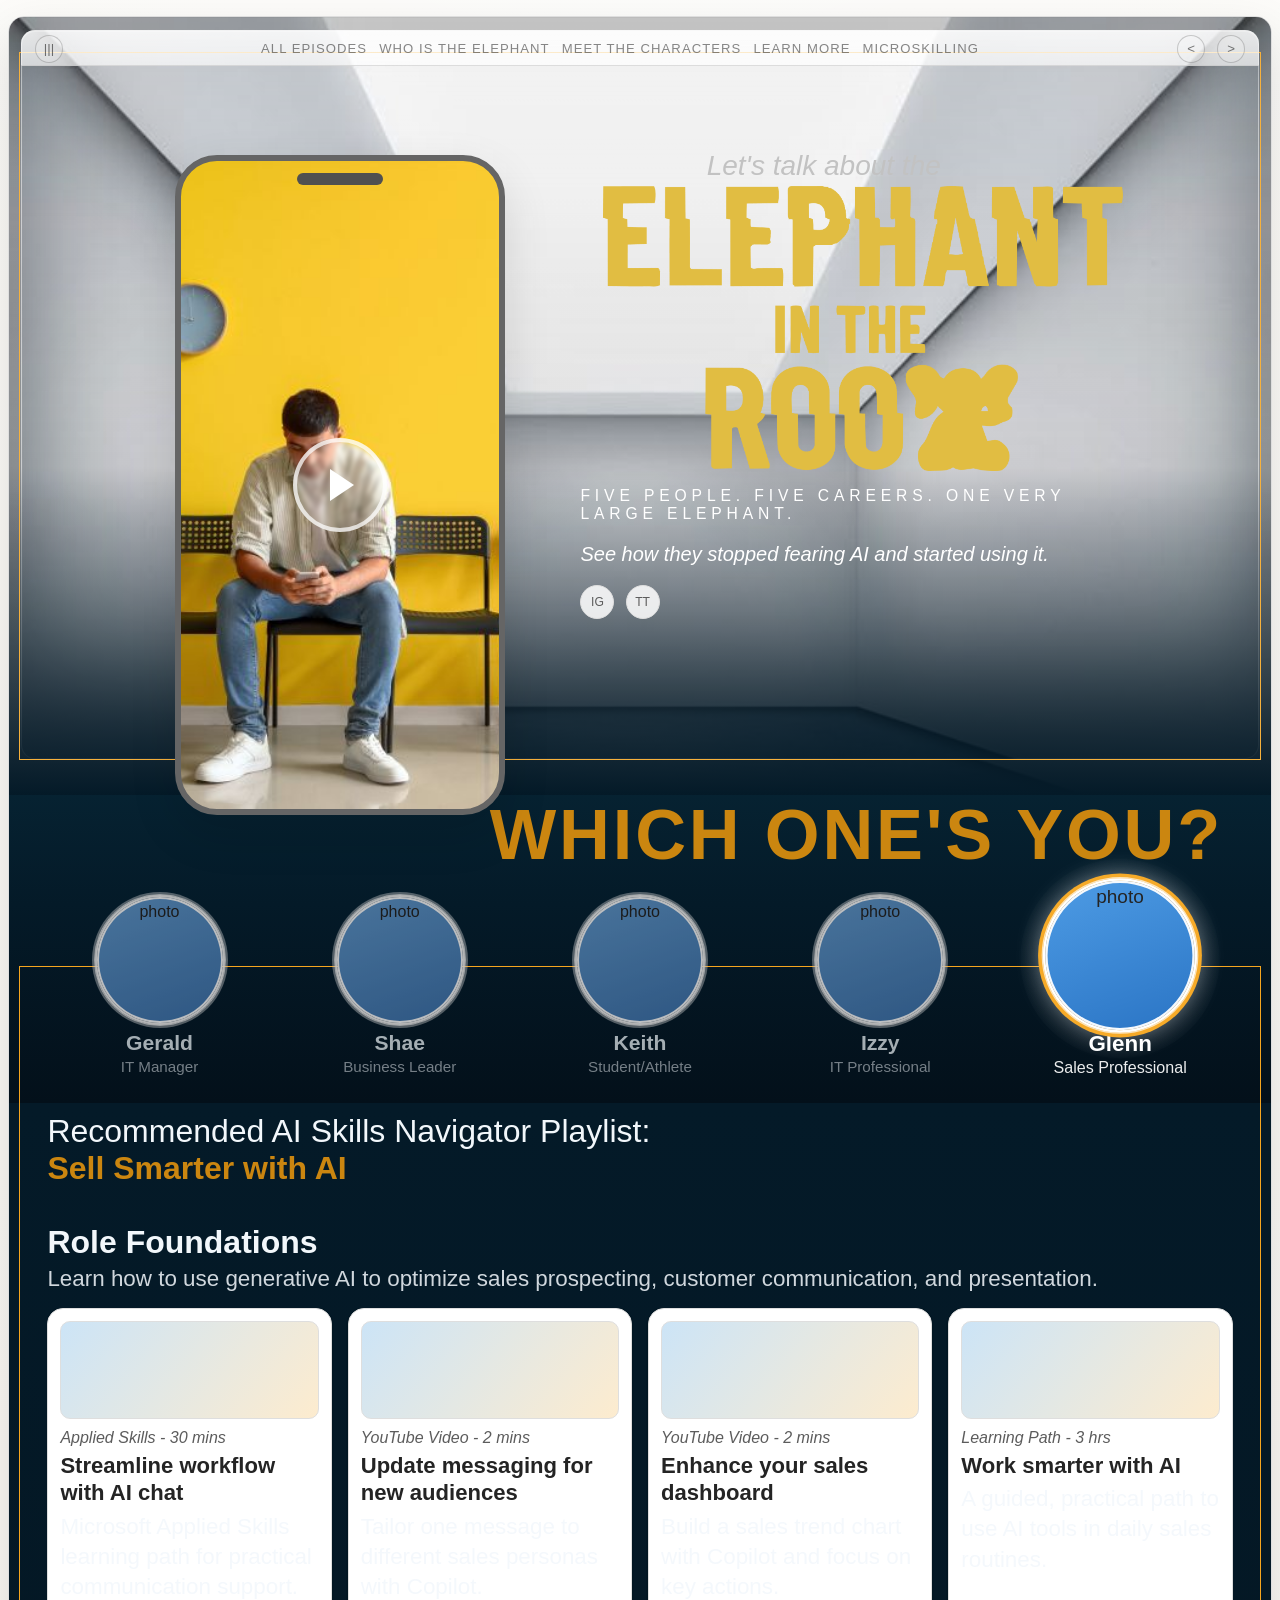
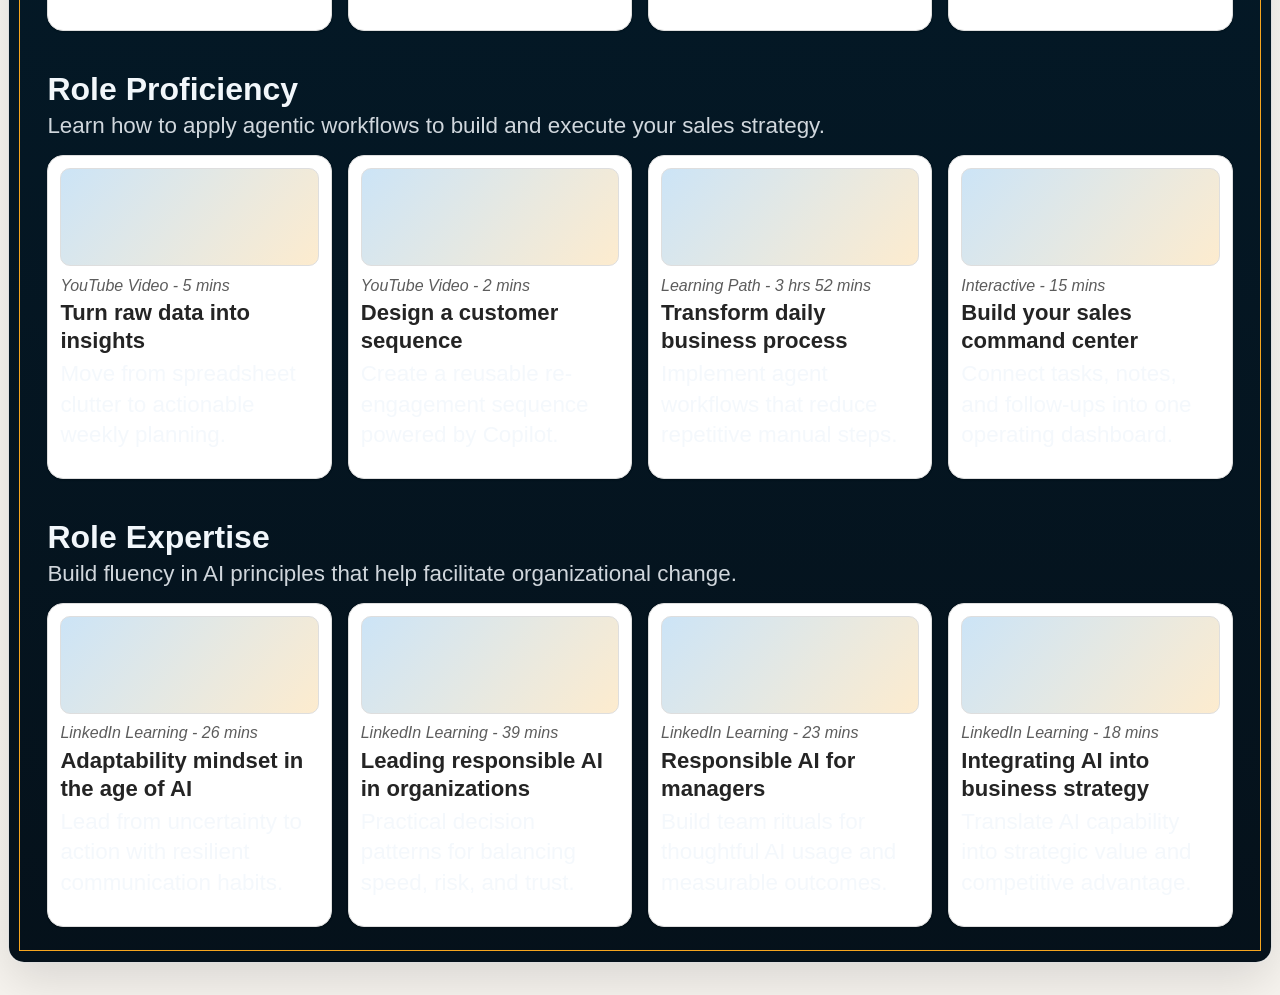
==== VS/EITR_LandingPage_VS/index.html @ fb6701db "Add EITR landing page site" ====
<!DOCTYPE html>
<html lang="en">
<head>
	<meta charset="UTF-8" />
	<meta name="viewport" content="width=device-width, initial-scale=1.0" />
	<title>Let's Talk About the Elephant</title>
	<script>
		(() => {
			const param = new URLSearchParams(window.location.search).get("scoutTheme");
			const theme =
				param || (window.matchMedia("(prefers-color-scheme: dark)").matches ? "dark" : "light");
			document.documentElement.setAttribute("data-theme", theme);
		})();
	</script>
	<link rel="stylesheet" href="styles.css" />
</head>
<body>
	<main class="page-shell">
		<header class="top-nav">
			<div class="menu-left">
				<button class="menu-btn" type="button" aria-label="Open menu">|||</button>
			</div>
			<nav class="nav-links" aria-label="Main navigation">
				<a href="#">All Episodes</a>
				<a href="#">Who Is the Elephant</a>
				<a href="#">Meet the Characters</a>
				<a href="#">Learn More</a>
				<a href="#">Microskilling</a>
			</nav>
			<div class="menu-right">
				<button class="arrow-btn" type="button" aria-label="Previous">&lt;</button>
				<button class="arrow-btn" type="button" aria-label="Next">&gt;</button>
			</div>
		</header>

		<section class="hero">
			<div class="hero-browser-layer" aria-hidden="true"></div>
			<div class="hero-pane-strip" aria-hidden="true"></div>
			<div class="phone-stage">
				<div class="phone" aria-label="Video preview in phone frame">
					<div class="notch"></div>
					<div class="person-placeholder">Video hero placeholder</div>
					<div class="play-btn" role="button" aria-label="Play video"></div>
				</div>
			</div>

			<div class="hero-copy">
				<p class="kicker">Let's talk about the</p>
				<h1 class="display"><img class="display-logo" src="Images/Asset 1SS_306090.png" alt="Elephant In The Room" /></h1>
				<p class="tagline">Five People. Five Careers. One Very Large Elephant.</p>
				<p class="subline">See how they stopped fearing AI and started using it.</p>
				<div class="socials" aria-label="Social media links">
					<a class="social-dot" href="#" aria-label="Instagram">IG</a>
					<a class="social-dot" href="#" aria-label="TikTok">TT</a>
				</div>
			</div>
		</section>

		<div class="lower-frame">
			<section class="characters">
				<h2 class="section-title">Which One's You?</h2>
				<div class="character-row">
					<article class="character" data-persona="gerald" role="button" tabindex="0" aria-pressed="false">
						<div class="avatar"><img class="avatar-photo" src="https://randomuser.me/api/portraits/men/45.jpg" alt="Gerald profile photo" /></div>
						<p class="character-name">Gerald</p>
						<p class="character-role">IT Manager</p>
					</article>
					<article class="character" data-persona="shae" role="button" tabindex="0" aria-pressed="false">
						<div class="avatar"><img class="avatar-photo" src="https://randomuser.me/api/portraits/women/44.jpg" alt="Shae profile photo" /></div>
						<p class="character-name">Shae</p>
						<p class="character-role">Business Leader</p>
					</article>
					<article class="character" data-persona="keith" role="button" tabindex="0" aria-pressed="false">
						<div class="avatar"><img class="avatar-photo" src="https://randomuser.me/api/portraits/men/22.jpg" alt="Keith profile photo" /></div>
						<p class="character-name">Keith</p>
						<p class="character-role">Student/Athlete</p>
					</article>
					<article class="character" data-persona="izzy" role="button" tabindex="0" aria-pressed="false">
						<div class="avatar"><img class="avatar-photo" src="https://randomuser.me/api/portraits/women/68.jpg" alt="Izzy profile photo" /></div>
						<p class="character-name">Izzy</p>
						<p class="character-role">IT Professional</p>
					</article>
					<article class="character active" data-persona="glenn" role="button" tabindex="0" aria-pressed="true">
						<div class="avatar"><img class="avatar-photo" src="https://randomuser.me/api/portraits/men/67.jpg" alt="Glenn profile photo" /></div>
						<p class="character-name">Glenn</p>
						<p class="character-role">Sales Professional</p>
					</article>
				</div>
			</section>

			<section class="content">
				<p class="recommend">Recommended AI Skills Navigator Playlist:<br /><strong>Sell Smarter with AI</strong></p>
				<div id="paths-root"></div>
			</section>
		</div>
	</main>
	<script>
		(() => {
			const personas = {
				gerald: {
					playlist: "Secure and Scale IT with AI",
					paths: [
						{
							title: "Role Foundations",
							description: "Build practical AI habits for service desk triage, documentation, and IT request handling.",
							cards: [
								{ meta: "Applied Skills - 35 mins", title: "Summarize tickets with Copilot", description: "Turn long issue threads into concise status updates and next-step plans." },
								{ meta: "YouTube Video - 4 mins", title: "Draft better incident notes", description: "Use structured prompts to create faster, clearer post-incident recaps." },
								{ meta: "Learning Path - 2 hrs 40 mins", title: "Automate repetitive IT tasks", description: "Reduce manual admin work across onboarding, reporting, and routine maintenance." },
								{ meta: "Interactive - 20 mins", title: "Build a triage workflow", description: "Design a lightweight triage flow that routes and prioritizes tickets with AI support." }
							]
						},
						{
							title: "Role Proficiency",
							description: "Move from one-off prompts to repeatable agent workflows for IT operations.",
							cards: [
								{ meta: "YouTube Video - 6 mins", title: "Standardize escalation guidance", description: "Create reusable escalation playbooks for common infrastructure events." },
								{ meta: "Applied Skills - 40 mins", title: "Create a runbook copilot", description: "Convert long runbooks into guided, task-based assistant flows." },
								{ meta: "Learning Path - 3 hrs 10 mins", title: "Improve root-cause analysis", description: "Use AI-assisted pattern spotting to reduce recurring incidents." },
								{ meta: "Interactive - 18 mins", title: "Model your on-call dashboard", description: "Design a single view for alerts, ownership, and incident status." }
							]
						},
						{
							title: "Role Expertise",
							description: "Lead safe AI adoption in IT with governance, reliability, and measurable outcomes.",
							cards: [
								{ meta: "LinkedIn Learning - 28 mins", title: "Responsible AI for IT leaders", description: "Set controls and guardrails while enabling rapid experimentation." },
								{ meta: "Learning Path - 2 hrs 55 mins", title: "Modernize IT knowledge systems", description: "Turn fragmented docs into a searchable, maintainable AI-ready knowledge base." },
								{ meta: "YouTube Video - 7 mins", title: "Measure support performance with AI", description: "Track resolution quality and speed using practical benchmark metrics." },
								{ meta: "Interactive - 15 mins", title: "Roadmap AI ops maturity", description: "Create a 90-day maturity plan for team capability, tooling, and governance." }
							]
						}
					]
				},
				shae: {
					playlist: "Lead Teams with Confident AI Decisions",
					paths: [
						{
							title: "Role Foundations",
							description: "Use AI to improve strategic planning, communication, and decision quality.",
							cards: [
								{ meta: "Learning Path - 2 hrs 20 mins", title: "Frame stronger business questions", description: "Translate ambiguous goals into clear, testable prompts and decisions." },
								{ meta: "YouTube Video - 3 mins", title: "Summarize executive updates", description: "Generate concise weekly briefs tailored for stakeholders." },
								{ meta: "Applied Skills - 25 mins", title: "Draft strategic narratives", description: "Build persuasive, data-informed narratives for change initiatives." },
								{ meta: "Interactive - 14 mins", title: "Map team priorities", description: "Use AI to balance impact, effort, and urgency in your planning cycle." }
							]
						},
						{
							title: "Role Proficiency",
							description: "Operationalize AI into recurring leadership rhythms and team execution.",
							cards: [
								{ meta: "YouTube Video - 5 mins", title: "Coach with AI-prepared 1:1s", description: "Generate focused coaching agendas from project and performance signals." },
								{ meta: "Learning Path - 3 hrs 05 mins", title: "Drive cross-functional alignment", description: "Use shared AI workspaces to align teams on goals and dependencies." },
								{ meta: "Applied Skills - 45 mins", title: "Prioritize roadmap tradeoffs", description: "Test decision scenarios quickly before committing resources." },
								{ meta: "Interactive - 16 mins", title: "Build an operating cadence", description: "Create repeatable review loops for forecasting, blockers, and risk decisions." }
							]
						},
						{
							title: "Role Expertise",
							description: "Shape responsible AI culture with transparency, accountability, and adoption metrics.",
							cards: [
								{ meta: "LinkedIn Learning - 31 mins", title: "Executive AI communication", description: "Communicate AI strategy clearly to boards, leaders, and operational teams." },
								{ meta: "Learning Path - 2 hrs 48 mins", title: "Govern AI decision quality", description: "Define checks for evidence, bias, and consistency in high-impact decisions." },
								{ meta: "YouTube Video - 6 mins", title: "Adoption scorecard design", description: "Track utilization, quality, and business impact across departments." },
								{ meta: "Interactive - 12 mins", title: "Plan leadership enablement", description: "Create an adoption plan for managers at different AI maturity levels." }
							]
						}
					]
				},
				keith: {
					playlist: "Study Faster and Perform Better with AI",
					paths: [
						{
							title: "Role Foundations",
							description: "Learn practical AI workflows for class prep, time management, and communication.",
							cards: [
								{ meta: "YouTube Video - 3 mins", title: "Break readings into study notes", description: "Convert long readings into concise summaries and flashcard prompts." },
								{ meta: "Applied Skills - 22 mins", title: "Build a weekly planner", description: "Use AI to map coursework, training blocks, and deadlines in one schedule." },
								{ meta: "Learning Path - 1 hr 55 mins", title: "Write clearer assignments", description: "Improve structure, argument flow, and revision quality with AI feedback." },
								{ meta: "Interactive - 10 mins", title: "Set game-day routines", description: "Create consistent pre- and post-performance reflection templates." }
							]
						},
						{
							title: "Role Proficiency",
							description: "Use AI to train smarter, reflect faster, and improve execution under pressure.",
							cards: [
								{ meta: "YouTube Video - 4 mins", title: "Analyze practice sessions", description: "Turn notes and stats into actionable practice focus points." },
								{ meta: "Learning Path - 2 hrs 30 mins", title: "Presentation and communication skills", description: "Use AI rehearsal tools to improve delivery for class and team contexts." },
								{ meta: "Applied Skills - 28 mins", title: "Build feedback loops", description: "Capture coach and instructor feedback in a structured improvement system." },
								{ meta: "Interactive - 15 mins", title: "Plan recovery windows", description: "Balance workload, rest, and deadlines with adaptive planning prompts." }
							]
						},
						{
							title: "Role Expertise",
							description: "Develop long-term AI literacy for career growth and ethical tool use.",
							cards: [
								{ meta: "LinkedIn Learning - 24 mins", title: "Responsible AI habits for students", description: "Use AI ethically while maintaining originality and academic integrity." },
								{ meta: "YouTube Video - 5 mins", title: "Build your professional profile", description: "Create stronger resumes and bios with evidence-based career storytelling." },
								{ meta: "Learning Path - 2 hrs 15 mins", title: "Career readiness with AI", description: "Practice interview prep, role research, and networking communication." },
								{ meta: "Interactive - 12 mins", title: "Map next-semester goals", description: "Set measurable growth goals for academics, athletics, and career prep." }
							]
						}
					]
				},
				izzy: {
					playlist: "Engineer Better Systems with AI",
					paths: [
						{
							title: "Role Foundations",
							description: "Apply AI to debugging, documentation, and code quality improvements.",
							cards: [
								{ meta: "Applied Skills - 34 mins", title: "Write cleaner technical docs", description: "Generate maintainable docs from code context and architecture notes." },
								{ meta: "YouTube Video - 4 mins", title: "Prompt for safer refactors", description: "Use AI to propose small, testable code changes with rollback confidence." },
								{ meta: "Learning Path - 2 hrs 42 mins", title: "Accelerate code reviews", description: "Build a rubric for faster review cycles and higher signal feedback." },
								{ meta: "Interactive - 17 mins", title: "Create a debug playbook", description: "Standardize diagnosis patterns for recurring defects and incidents." }
							]
						},
						{
							title: "Role Proficiency",
							description: "Move to advanced AI-assisted engineering workflows and automation patterns.",
							cards: [
								{ meta: "YouTube Video - 6 mins", title: "Test generation with guardrails", description: "Generate edge-case-focused tests while preserving meaningful assertions." },
								{ meta: "Applied Skills - 38 mins", title: "Automate integration checks", description: "Use AI to create repeatable pre-merge validation routines." },
								{ meta: "Learning Path - 3 hrs 20 mins", title: "Design resilient architecture", description: "Explore tradeoffs and failure modes with AI-assisted design prompts." },
								{ meta: "Interactive - 16 mins", title: "Plan technical debt sprints", description: "Prioritize debt reduction by impact, risk, and implementation effort." }
							]
						},
						{
							title: "Role Expertise",
							description: "Build AI engineering leadership with governance and scalable standards.",
							cards: [
								{ meta: "LinkedIn Learning - 29 mins", title: "Engineering governance with AI", description: "Set standards for quality, privacy, and reliability in AI-assisted code." },
								{ meta: "Learning Path - 2 hrs 58 mins", title: "Lead AI-ready platform teams", description: "Scale reusable patterns across teams with clear ownership models." },
								{ meta: "YouTube Video - 7 mins", title: "Measure development velocity", description: "Track where AI creates real delivery gains versus noise." },
								{ meta: "Interactive - 13 mins", title: "Set a code quality charter", description: "Define non-negotiable quality gates for AI-assisted development." }
							]
						}
					]
				},
				glenn: {
					playlist: "Sell Smarter with AI",
					paths: [
						{
							title: "Role Foundations",
							description: "Learn how to use generative AI to optimize sales prospecting, customer communication, and presentation.",
							cards: [
								{ meta: "Applied Skills - 30 mins", title: "Streamline workflow with AI chat", description: "Microsoft Applied Skills learning path for practical communication support." },
								{ meta: "YouTube Video - 2 mins", title: "Update messaging for new audiences", description: "Tailor one message to different sales personas with Copilot." },
								{ meta: "YouTube Video - 2 mins", title: "Enhance your sales dashboard", description: "Build a sales trend chart with Copilot and focus on key actions." },
								{ meta: "Learning Path - 3 hrs", title: "Work smarter with AI", description: "A guided, practical path to use AI tools in daily sales routines." }
							]
						},
						{
							title: "Role Proficiency",
							description: "Learn how to apply agentic workflows to build and execute your sales strategy.",
							cards: [
								{ meta: "YouTube Video - 5 mins", title: "Turn raw data into insights", description: "Move from spreadsheet clutter to actionable weekly planning." },
								{ meta: "YouTube Video - 2 mins", title: "Design a customer sequence", description: "Create a reusable re-engagement sequence powered by Copilot." },
								{ meta: "Learning Path - 3 hrs 52 mins", title: "Transform daily business process", description: "Implement agent workflows that reduce repetitive manual steps." },
								{ meta: "Interactive - 15 mins", title: "Build your sales command center", description: "Connect tasks, notes, and follow-ups into one operating dashboard." }
							]
						},
						{
							title: "Role Expertise",
							description: "Build fluency in AI principles that help facilitate organizational change.",
							cards: [
								{ meta: "LinkedIn Learning - 26 mins", title: "Adaptability mindset in the age of AI", description: "Lead from uncertainty to action with resilient communication habits." },
								{ meta: "LinkedIn Learning - 39 mins", title: "Leading responsible AI in organizations", description: "Practical decision patterns for balancing speed, risk, and trust." },
								{ meta: "LinkedIn Learning - 23 mins", title: "Responsible AI for managers", description: "Build team rituals for thoughtful AI usage and measurable outcomes." },
								{ meta: "LinkedIn Learning - 18 mins", title: "Integrating AI into business strategy", description: "Translate AI capability into strategic value and competitive advantage." }
							]
						}
					]
				}
			};

			const personaCards = Array.from(document.querySelectorAll(".character[data-persona]"));
			const playlistStrong = document.querySelector(".recommend strong");
			const pathsRoot = document.getElementById("paths-root");

			if (!personaCards.length || !playlistStrong || !pathsRoot) {
				return;
			}

			function renderCards(cards, container) {
				cards.forEach((item) => {
					const card = document.createElement("article");
					card.className = "card";

					const thumb = document.createElement("div");
					thumb.className = "thumb";
					card.appendChild(thumb);

					const meta = document.createElement("em");
					meta.textContent = item.meta;
					card.appendChild(meta);

					const title = document.createElement("h4");
					title.className = "card-title";
					title.textContent = item.title;
					card.appendChild(title);

					const desc = document.createElement("p");
					desc.className = "card-desc";
					desc.textContent = item.description;
					card.appendChild(desc);

					container.appendChild(card);
				});
			}

			function renderPaths(paths) {
				pathsRoot.textContent = "";
				paths.forEach((pathItem) => {
					const section = document.createElement("section");
					section.className = "path";

					const heading = document.createElement("h3");
					heading.textContent = pathItem.title;
					section.appendChild(heading);

					const desc = document.createElement("p");
					desc.textContent = pathItem.description;
					section.appendChild(desc);

					const grid = document.createElement("div");
					grid.className = "card-grid";
					renderCards(pathItem.cards, grid);
					section.appendChild(grid);

					pathsRoot.appendChild(section);
				});
			}

			function setActivePersona(personaId) {
				const data = personas[personaId];
				if (!data) {
					return;
				}

				personaCards.forEach((card) => {
					const isActive = card.dataset.persona === personaId;
					card.classList.toggle("active", isActive);
					card.classList.toggle("is-active", isActive);
					card.setAttribute("aria-pressed", isActive ? "true" : "false");
				});

				playlistStrong.textContent = data.playlist;
				renderPaths(data.paths);
			}

			personaCards.forEach((card) => {
				card.addEventListener("click", () => {
					setActivePersona(card.dataset.persona);
				});

				card.addEventListener("keydown", (event) => {
					if (event.key === "Enter" || event.key === " ") {
						event.preventDefault();
						setActivePersona(card.dataset.persona);
					}
				});
			});

			setActivePersona("glenn");
		})();
	</script>
</body>
</html>
---- VS/EITR_LandingPage_VS/styles.css ----
:root {
  color-scheme: light;
  --hero-bg-focus-x: 75%;
  --hero-bg-focus-y: 39%;
  --cp-bg: #f7f4ef;
  --cp-bg-elevated: #fcfbf8;
  --cp-surface: #ffffff;
  --cp-surface-soft: #f5f5f5;
  --cp-border: #dedede;
  --cp-border-strong: #919191;
  --cp-text: #242424;
  --cp-text-muted: #5c5c5c;
  --cp-text-soft: #6f6f6f;
  --cp-accent: #b11f4b;
  --cp-accent-hover: #9a1a41;
  --cp-accent-soft: rgba(177, 31, 75, 0.08);
  --cp-accent-fg: #ffffff;
  --cp-success: #16a34a;
  --cp-danger: #dc2626;
  --cp-warning: #f59e0b;
  --cp-link: #0078d4;
  --cp-shadow: 0 18px 48px rgba(0, 0, 0, 0.12);
  --cp-overlay: rgba(255, 255, 255, 0.8);
  --cp-panel: rgba(255, 255, 255, 0.86);
  --cp-panel-strong: rgba(255, 255, 255, 0.96);
  --cp-sheen: rgba(255, 255, 255, 0.55);
  --cp-highlight: rgba(177, 31, 75, 0.12);
  --cp-ocean-deep: #03101a;
  --cp-ocean-mid: #041a28;
  --cp-ocean-soft: #072636;
  --cp-ocean-text: #f2f7fb;
}
html[data-theme="dark"] {
  color-scheme: dark;
  --cp-bg: #3d3b3a;
  --cp-bg-elevated: #343231;
  --cp-surface: #292929;
  --cp-surface-soft: #2e2e2e;
  --cp-border: #474747;
  --cp-border-strong: #5f5f5f;
  --cp-text: #dedede;
  --cp-text-muted: #919191;
  --cp-text-soft: #b0b0b0;
  --cp-accent: #fd8ea1;
  --cp-accent-hover: #fb7b91;
  --cp-accent-soft: rgba(253, 142, 161, 0.14);
  --cp-accent-fg: #1a1a1a;
  --cp-success: #4ade80;
  --cp-danger: #f87171;
  --cp-warning: #fbbf24;
  --cp-link: #4da6ff;
  --cp-shadow: 0 18px 48px rgba(0, 0, 0, 0.32);
  --cp-overlay: rgba(41, 41, 41, 0.88);
  --cp-panel: rgba(41, 41, 41, 0.72);
  --cp-panel-strong: rgba(41, 41, 41, 0.96);
  --cp-sheen: rgba(255, 255, 255, 0.04);
  --cp-highlight: rgba(253, 142, 161, 0.12);
  --cp-ocean-deep: #04111b;
  --cp-ocean-mid: #052031;
  --cp-ocean-soft: #093244;
  --cp-ocean-text: #f2f7fb;
}

* {
  box-sizing: border-box;
}

body {
  margin: 0;
  font-family: "Segoe UI", Aptos, Calibri, -apple-system, BlinkMacSystemFont, sans-serif;
  color: var(--cp-text);
  background:
    radial-gradient(1400px 500px at 50% -80px, var(--cp-sheen), transparent 70%),
    linear-gradient(var(--cp-bg-elevated), var(--cp-bg));
}

a {
  color: inherit;
  text-decoration: none;
}

.page-shell {
  width: min(1400px, calc(100% - 1rem));
  margin: 1rem auto 2rem;
  background: linear-gradient(var(--cp-surface), var(--cp-bg-elevated));
  border: 1px solid var(--cp-border);
  border-radius: 16px;
  overflow: hidden;
  box-shadow: var(--cp-shadow);
  position: relative;
}

.top-nav {
  display: flex;
  justify-content: space-between;
  align-items: center;
  gap: 1rem;
  padding: 0.3rem 0.9rem;
  position: absolute;
  left: 0.72rem;
  right: 0.72rem;
  top: 0.82rem;
  z-index: 5;
  border-bottom: 0;
  background: transparent;
}

.menu-left,
.menu-right,
.nav-links {
  display: flex;
  align-items: center;
  gap: 0.75rem;
}

.menu-btn,
.arrow-btn {
  width: 28px;
  height: 28px;
  border-radius: 50%;
  border: 1px solid rgba(36, 36, 36, 0.22);
  background: rgba(255, 255, 255, 0.16);
  color: rgba(36, 36, 36, 0.62);
  cursor: pointer;
}

.nav-links {
  flex: 1;
  justify-content: center;
  flex-wrap: wrap;
  font-size: 0.82rem;
  letter-spacing: 0.08em;
  text-transform: uppercase;
  color: rgba(36, 36, 36, 0.55);
}

.hero {
  display: grid;
  grid-template-columns: minmax(280px, 1.1fr) 1fr;
  min-height: 700px;
  padding-bottom: 2.4rem;
  position: relative;
  isolation: isolate;
  z-index: 3;
  overflow: visible;
  background:
    linear-gradient(
      180deg,
      color-mix(in srgb, var(--cp-text) 22%, transparent) 0%,
      color-mix(in srgb, var(--cp-text) 46%, transparent) 100%
    ),
    url("Images/b8951c20d79c535f1d0859998ead3071.jpg");
  background-size: cover;
  background-position: var(--hero-bg-focus-x) var(--hero-bg-focus-y);
}

.hero-browser-layer {
  position: absolute;
  left: 0.72rem;
  right: 0.72rem;
  top: 0.82rem;
  bottom: 2.25rem;
  border-radius: 14px;
  background:
    linear-gradient(
      180deg,
      rgba(255, 255, 255, 0.16) 0%,
      rgba(255, 255, 255, 0.03) 22%,
      rgba(0, 0, 0, 0.18) 100%
    ),
    url("Images/b8951c20d79c535f1d0859998ead3071.jpg");
  background-size: cover;
  background-position: var(--hero-bg-focus-x) var(--hero-bg-focus-y);
  border: 1px solid rgba(255, 255, 255, 0.24);
  box-shadow:
    inset 0 1px 0 rgba(255, 255, 255, 0.28),
    inset 0 -70px 100px rgba(4, 15, 26, 0.4);
  overflow: hidden;
  z-index: 0;
}


.hero-pane-strip {
  position: absolute;
  left: 0.72rem;
  right: 0.72rem;
  top: 0.82rem;
  height: 36px;
  border-radius: 14px 14px 0 0;
  background: linear-gradient(180deg, rgba(255, 255, 255, 0.84), rgba(255, 255, 255, 0.68));
  border-bottom: 1px solid rgba(36, 36, 36, 0.15);
  z-index: 3;
  pointer-events: none;
}

.hero::after {
  content: "";
  position: absolute;
  left: 0.6rem;
  right: 0.6rem;
  top: 2.2rem;
  bottom: 2.2rem;
  border: 1px solid color-mix(in srgb, var(--cp-warning) 80%, var(--cp-surface) 20%);
  pointer-events: none;
  z-index: 2;
}

.hero::before {
  content: "";
  position: absolute;
  left: 0;
  right: 0;
  bottom: 0;
  height: 42%;
  background: linear-gradient(
    180deg,
    color-mix(in srgb, var(--cp-ocean-soft) 0%, transparent) 0%,
    var(--cp-ocean-mid) 100%
  );
  pointer-events: none;
  z-index: 1;
}

.phone-stage {
  display: grid;
  place-items: start center;
  padding: 2.5rem 1rem;
  background: transparent;
  z-index: 4;
}

.phone {
  width: min(330px, 85%);
  aspect-ratio: 9 / 18;
  border-radius: 42px;
  border: 6px solid color-mix(in srgb, var(--cp-border-strong) 60%, var(--cp-text) 40%);
  background-image: url("Images/1774267270237.jpg");
  background-size: cover;
  background-position: center;
  position: relative;
  transform: translateY(98px);
  overflow: hidden;
  box-shadow: var(--cp-shadow);
  z-index: 2;
}

.notch {
  width: 86px;
  height: 12px;
  border-radius: 999px;
  background: color-mix(in srgb, var(--cp-text) 80%, var(--cp-surface) 20%);
  position: absolute;
  top: 12px;
  left: 50%;
  transform: translateX(-50%);
}

.person-placeholder {
  display: none;
}

.play-btn {
  width: 94px;
  height: 94px;
  border-radius: 50%;
  border: 4px solid rgba(255, 255, 255, 0.72);
  background: rgba(255, 255, 255, 0.18);
  position: absolute;
  left: 50%;
  top: 50%;
  transform: translate(-50%, -50%);
  display: grid;
  place-items: center;
  backdrop-filter: blur(2px);
}

.play-btn::before {
  content: "";
  border-style: solid;
  border-width: 16px 0 16px 24px;
  border-color: transparent transparent transparent #ffffff;
  margin-left: 4px;
}

.hero-copy {
  display: grid;
  align-content: center;
  justify-items: start;
  text-align: left;
  padding: 2rem 1.8rem 2.3rem 0.4rem;
  background: transparent;
  z-index: 4;
  transform: translateX(-96px);
}

.kicker {
  margin: 0;
  font-size: 1.75rem;
  color: color-mix(in srgb, var(--cp-surface) 72%, var(--cp-text) 28%);
  font-style: italic;
  width: min(520px, 86%);
  text-align: center;
}

.display {
  margin: 0.2rem 0 1rem;
  font-family: Impact, Haettenschweiler, "Arial Narrow Bold", sans-serif;
  line-height: 0.9;
  letter-spacing: 0.03em;
  text-transform: uppercase;
  font-size: clamp(3rem, 8vw, 6rem);
  color: color-mix(in srgb, var(--cp-warning) 80%, var(--cp-text) 20%);
  width: 100%;
  display: flex;
  justify-content: center;
}

.display-logo {
  width: min(520px, 86vw);
  max-width: 100%;
  height: auto;
  display: block;
  margin: 0 auto;
}

.tagline {
  margin: 0;
  max-width: 500px;
  text-transform: uppercase;
  letter-spacing: 0.31em;
  font-size: 0.98rem;
  color: var(--cp-surface);
}

.subline {
  margin: 1.2rem 0 0;
  font-size: 1.25rem;
  font-style: italic;
  color: var(--cp-surface);
}

.socials {
  margin-top: 1.2rem;
  display: flex;
  gap: 0.7rem;
}

.social-dot {
  width: 34px;
  height: 34px;
  border-radius: 50%;
  background: var(--cp-panel);
  border: 1px solid var(--cp-border);
  display: grid;
  place-items: center;
  font-size: 0.76rem;
  color: var(--cp-text-muted);
}

.lower-frame {
  position: relative;
  margin-top: -3.4rem;
  z-index: 1;
}

.lower-frame::before {
  content: none;
}

.characters {
  border-top: 0;
  margin-top: 0;
  padding: 3.3rem 2.4rem 1.8rem;
  position: relative;
  background:
    linear-gradient(
      180deg,
      var(--cp-ocean-soft) 0%,
      var(--cp-ocean-mid) 45%,
      var(--cp-ocean-deep) 100%
    );
}

.section-title {
  margin: 0 0 1.4rem;
  text-align: right;
  font-family: Impact, Haettenschweiler, "Arial Narrow Bold", sans-serif;
  font-size: clamp(2.4rem, 6vw, 4.4rem);
  letter-spacing: 0.04em;
  color: color-mix(in srgb, var(--cp-warning) 80%, var(--cp-text) 20%);
  text-transform: uppercase;
  padding-right: 0.6rem;
}

.character-row {
  display: grid;
  grid-template-columns: repeat(5, minmax(120px, 1fr));
  gap: 1rem;
  align-items: start;
  position: relative;
  z-index: 4;
  isolation: isolate;
}

.character {
  text-align: center;
  position: relative;
  z-index: 5;
  cursor: pointer;
  transform: translateY(0) scale(1);
  transition: transform 180ms ease;
}

.avatar {
  width: 126px;
  height: 126px;
  margin: 0 auto 0.5rem;
  border-radius: 50%;
  background: linear-gradient(160deg, #4d9be4, #2b75c5);
  border: 2px solid rgba(255, 255, 255, 0.95);
  box-shadow:
    0 0 0 2px rgba(255, 255, 255, 0.86),
    0 0 0 5px rgba(255, 255, 255, 0.42);
  display: block;
  position: relative;
  z-index: 6;
  overflow: visible;
}

.avatar::after {
  content: "";
  position: absolute;
  inset: -5px;
  border-radius: 50%;
  border: 1px solid rgba(255, 255, 255, 0.68);
  pointer-events: none;
}

.avatar-photo {
  width: 100%;
  height: 116%;
  object-fit: cover;
  object-position: center 12%;
  display: block;
  position: absolute;
  z-index: 2;
  left: 0;
  top: -12%;
  border-radius: 0;
  clip-path: circle(48% at 50% 58%);
}

.character.active,
.character.is-active {
  transform: translateY(-3px) scale(1.06);
}

.character.active::before,
.character.is-active::before {
  content: "";
  position: absolute;
  left: 50%;
  top: -28px;
  width: 188px;
  height: 188px;
  transform: translateX(-50%);
  border-radius: 50%;
  background: radial-gradient(
    circle,
    rgba(255, 255, 255, 0.58) 0%,
    rgba(255, 255, 255, 0.3) 34%,
    rgba(255, 255, 255, 0.08) 56%,
    rgba(255, 255, 255, 0) 74%
  );
  pointer-events: none;
  z-index: 2;
}

.character.active .avatar,
.character.is-active .avatar {
  box-shadow:
    0 0 0 2px var(--cp-surface),
    0 0 0 6px color-mix(in srgb, var(--cp-warning) 88%, var(--cp-surface) 12%),
    0 0 24px color-mix(in srgb, var(--cp-surface) 60%, transparent);
  transform: scale(1.12);
}

.character:not(.active):not(.is-active) .avatar {
  filter: saturate(0.72) brightness(0.76);
}

.character:not(.active):not(.is-active) .character-name {
  color: color-mix(in srgb, var(--cp-ocean-text) 68%, transparent);
}

.character:not(.active):not(.is-active) .character-role {
  color: color-mix(in srgb, var(--cp-ocean-text) 48%, transparent);
}

.character.active .character-name,
.character.is-active .character-name {
  color: #ffffff;
}

.character.active .character-role,
.character.is-active .character-role {
  color: rgba(255, 255, 255, 0.92);
}

.character-name {
  margin: 0;
  color: var(--cp-ocean-text);
  font-size: 1.32rem;
  font-weight: 700;
}

.character-role {
  margin: 0.15rem 0 0;
  color: color-mix(in srgb, var(--cp-ocean-text) 82%, transparent);
  font-size: 0.95rem;
}

.content {
  --lower-line-top: -8.6rem;
  padding: 0.6rem 2.4rem 2rem;
  position: relative;
  z-index: 2;
  background:
    linear-gradient(
      180deg,
      var(--cp-ocean-mid) 0%,
      color-mix(in srgb, var(--cp-ocean-mid) 78%, var(--cp-ocean-deep) 22%) 38%,
      color-mix(in srgb, var(--cp-ocean-deep) 94%, var(--cp-text) 6%) 100%
    );
}

.content::before {
  content: "";
  position: absolute;
  left: 0.6rem;
  right: 0.6rem;
  top: var(--lower-line-top);
  bottom: 0.7rem;
  border: 1px solid color-mix(in srgb, var(--cp-warning) 92%, var(--cp-surface) 8%);
  pointer-events: none;
  z-index: 2;
}

.content > * {
  position: relative;
  z-index: 1;
}

.recommend {
  font-size: 2rem;
  color: var(--cp-ocean-text);
  margin: 0;
}

.recommend strong {
  color: color-mix(in srgb, var(--cp-warning) 80%, var(--cp-text) 20%);
}

.path {
  margin-top: 2.3rem;
}

.path h3 {
  margin: 0;
  color: var(--cp-ocean-text);
  font-size: 2rem;
}

.path p {
  margin: 0.3rem 0 1rem;
  color: color-mix(in srgb, var(--cp-ocean-text) 86%, transparent);
  font-size: 1.4rem;
}

.card-grid {
  display: grid;
  grid-template-columns: repeat(4, minmax(240px, 1fr));
  gap: 1rem;
  overflow-x: auto;
  padding-bottom: 0.2rem;
}

.card {
  min-height: 210px;
  border-radius: 16px;
  border: 1px solid var(--cp-border);
  background: var(--cp-surface);
  padding: 0.75rem;
  box-shadow: 0 0 2px rgba(0,0,0,0.12), 0 1px 2px rgba(0,0,0,0.14);
}

.thumb {
  height: 98px;
  border-radius: 0.625rem;
  border: 1px solid var(--cp-border);
  background:
    linear-gradient(130deg, color-mix(in srgb, var(--cp-link) 20%, var(--cp-surface) 80%), color-mix(in srgb, var(--cp-warning) 20%, var(--cp-surface) 80%));
}

.card em {
  display: block;
  margin-top: 0.65rem;
  color: var(--cp-text-muted);
}

.card-title {
  margin: 0.3rem 0 0;
  color: var(--cp-text);
  font-size: 1.38rem;
  line-height: 1.25;
}

.card-desc {
  margin: 0.45rem 0 0;
  color: var(--cp-text-soft);
  line-height: 1.35;
}

@media (max-width: 1080px) {
  .hero {
    grid-template-columns: minmax(260px, 0.95fr) 1fr;
    min-height: 640px;
    padding-bottom: 1.2rem;
    overflow: visible;
  }

  .hero-browser-layer {
    left: 0.8rem;
    right: 0.8rem;
    top: 0.8rem;
    bottom: 0.95rem;
  }

  .hero-pane-strip {
    left: 0.8rem;
    right: 0.8rem;
    top: 0.8rem;
  }

  .top-nav {
    left: 0.8rem;
    right: 0.8rem;
    top: 0.8rem;
  }

  .hero::after {
    top: 1.2rem;
    bottom: 0.9rem;
  }

  .hero::before {
    height: 38%;
  }

  .lower-frame {
    margin-top: 0;
  }

  .characters {
    padding: 1.1rem 1.2rem 1.2rem;
  }

  .section-title {
    text-align: center;
    padding-right: 0;
  }

  .phone-stage {
    padding: 1.2rem 0.8rem 0.9rem;
  }

  .phone {
    width: min(290px, 78%);
    transform: translateY(34px);
  }

  .tagline {
    letter-spacing: 0.25em;
  }

  .hero-copy {
    transform: translateX(-24px);
    justify-items: start;
    text-align: left;
    padding: 1.8rem 1.1rem 2rem 0.35rem;
  }

  .character-row {
    grid-template-columns: repeat(5, minmax(100px, 1fr));
  }

  .avatar {
    width: 112px;
    height: 112px;
  }

  .content::before {
    --lower-line-top: -8.6rem;
    left: 0.8rem;
    right: 0.8rem;
  }
}

@media (max-width: 900px) {
  .hero {
    grid-template-columns: 1fr;
    min-height: auto;
    padding-bottom: 1.5rem;
    overflow: hidden;
  }

  .hero::after {
    top: 1.2rem;
    bottom: 0.9rem;
  }

  .hero::before {
    height: 38%;
  }

  .phone-stage {
    padding-bottom: 1rem;
  }

  .phone {
    width: min(280px, 80vw);
    transform: translateY(0);
  }

  .hero-copy {
    transform: translateX(0);
    justify-items: center;
    text-align: center;
    padding: 1.8rem 1.2rem 2rem;
  }

  .kicker {
    width: min(540px, 95%);
  }

  .display-logo {
    width: min(540px, 94vw);
  }

  .tagline {
    max-width: 620px;
    text-align: center;
  }
}

@media (max-width: 760px) {
  .page-shell {
    width: calc(100% - 0.6rem);
    margin: 0.3rem auto 1rem;
    border-radius: 10px;
  }

  .hero-browser-layer {
    left: 0.55rem;
    right: 0.55rem;
    top: 0.55rem;
  }

  .hero-pane-strip {
    left: 0.55rem;
    right: 0.55rem;
    top: 0.55rem;
    height: 32px;
  }

  .top-nav {
    left: 0.55rem;
    right: 0.55rem;
    top: 0.55rem;
    padding: 0.2rem 0.35rem;
    gap: 0.35rem;
    flex-wrap: nowrap;
    justify-content: space-between;
    align-items: center;
  }

  .menu-left,
  .menu-right {
    gap: 0.25rem;
  }

  .menu-btn,
  .arrow-btn {
    width: 24px;
    height: 24px;
    font-size: 0.82rem;
  }

  .nav-links {
    order: 0;
    width: auto;
    min-width: 0;
    flex: 1;
    justify-content: flex-start;
    flex-wrap: nowrap;
    overflow-x: auto;
    scrollbar-width: none;
    font-size: 0.56rem;
    letter-spacing: 0.05em;
    gap: 0.35rem;
    padding: 0 0.15rem;
  }

  .nav-links a {
    white-space: nowrap;
    display: inline-block;
  }

  .nav-links::-webkit-scrollbar {
    display: none;
  }

  .phone-stage {
    padding: 0.9rem 0.6rem 0.45rem;
  }

  .phone {
    width: min(220px, 64vw);
    border-width: 5px;
  }

  .hero-copy {
    transform: translateX(0);
    justify-items: center;
    text-align: center;
    padding: 1rem 0.8rem 1.4rem;
  }

  .kicker {
    width: min(360px, 94%);
    font-size: 1.2rem;
  }

  .display {
    font-size: clamp(2.5rem, 16vw, 4rem);
  }

  .display-logo {
    width: min(380px, 90vw);
  }

  .tagline {
    max-width: 340px;
    font-size: 0.74rem;
    letter-spacing: 0.12em;
  }

  .subline {
    font-size: 0.95rem;
  }

  .character-row {
    grid-template-columns: repeat(2, minmax(120px, 1fr));
    justify-items: center;
  }

  .avatar {
    width: 106px;
    height: 106px;
  }

  .content {
    --lower-line-top: -7.4rem;
  }

  .recommend {
    font-size: 1.5rem;
    line-height: 1.2;
  }

  .path h3 {
    font-size: 1.7rem;
  }

  .path p {
    font-size: 1.02rem;
  }

  .card-grid {
    grid-template-columns: repeat(4, minmax(210px, 1fr));
  }
}
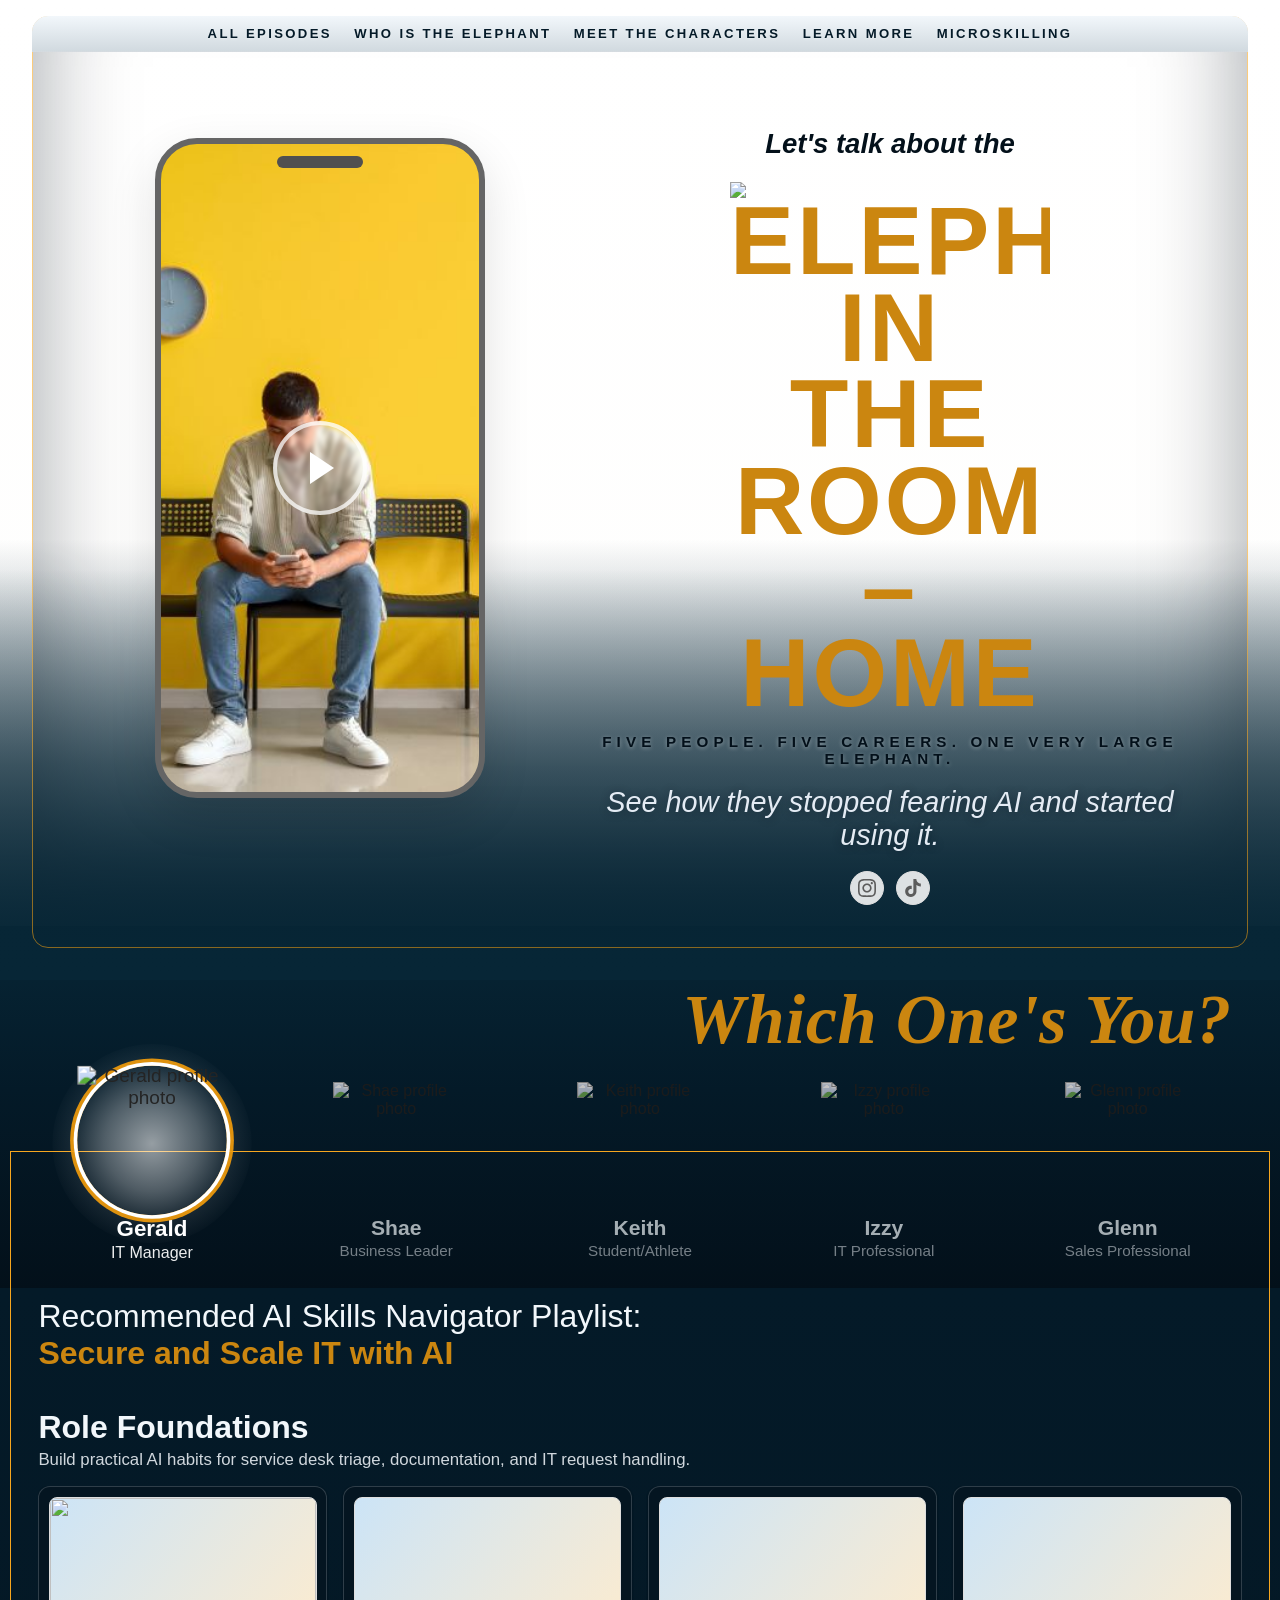
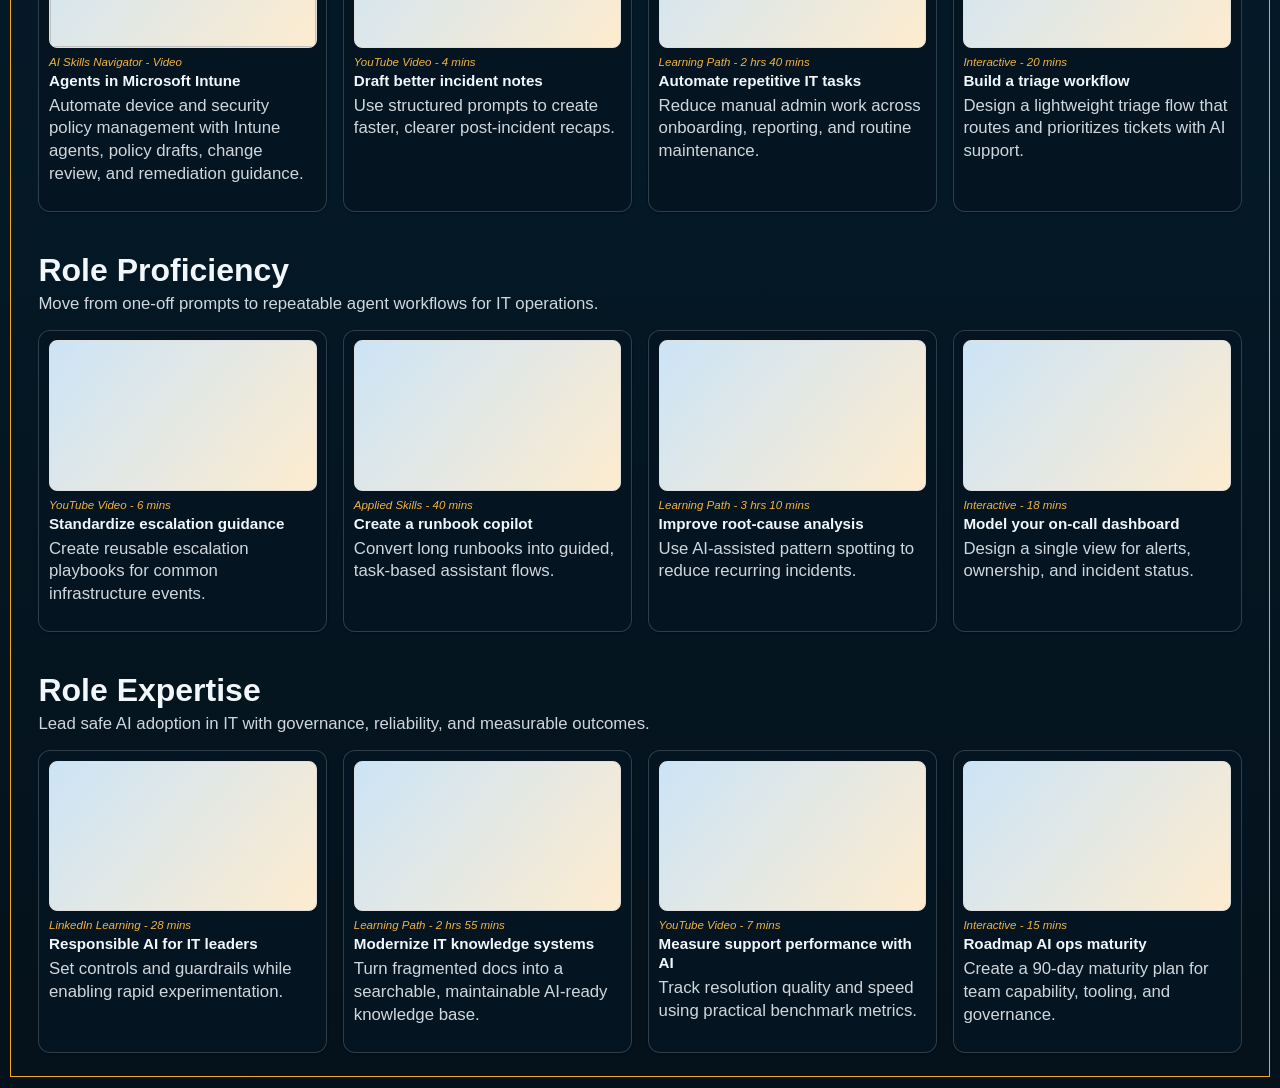
==== commit ab264233: "Wire AI Skills Navigator test tile Co-authored-by: Copilot <223556219+Copilot@users.noreply.github.c" ====
--- a/VS/EITR_LandingPage_VS/index.html
+++ b/VS/EITR_LandingPage_VS/index.html
@@ -2,6 +2,7 @@
 <html lang="en">
 <head>
 	<meta charset="UTF-8" />
+	<link rel="icon" type="image/x-icon" href="favicon.ico" />
 	<meta name="viewport" content="width=device-width, initial-scale=1.0" />
 	<title>Let's Talk About the Elephant</title>
 	<script>
@@ -16,21 +17,20 @@
 </head>
 <body>
 	<main class="page-shell">
-		<header class="top-nav">
+		<header class="top-nav hero-nav">
 			<div class="menu-left">
-				<button class="menu-btn" type="button" aria-label="Open menu">|||</button>
+				<button class="nav-hamburger" aria-label="Open menu" aria-expanded="false" aria-controls="main-nav" onclick="var n=document.getElementById('main-nav');var open=n.classList.toggle('open');this.setAttribute('aria-expanded',open);">
+					<span></span><span></span><span></span>
+				</button>
 			</div>
-			<nav class="nav-links" aria-label="Main navigation">
-				<a href="#">All Episodes</a>
-				<a href="#">Who Is the Elephant</a>
-				<a href="#">Meet the Characters</a>
-				<a href="#">Learn More</a>
-				<a href="#">Microskilling</a>
+			<nav class="nav-links" id="main-nav" aria-label="Main navigation">
+				<a href="all-episodes.html">All Episodes</a>
+				<a href="who-is-the-elephant.html">Who Is the Elephant</a>
+				<a href="meet-the-characters.html">Meet the Characters</a>
+				<a href="learn-more.html">Learn More</a>
+				<a href="microskilling.html">Microskilling</a>
 			</nav>
-			<div class="menu-right">
-				<button class="arrow-btn" type="button" aria-label="Previous">&lt;</button>
-				<button class="arrow-btn" type="button" aria-label="Next">&gt;</button>
-			</div>
+			<div class="menu-right"></div>
 		</header>
 
 		<section class="hero">
@@ -46,12 +46,16 @@
 
 			<div class="hero-copy">
 				<p class="kicker">Let's talk about the</p>
-				<h1 class="display"><img class="display-logo" src="Images/Asset 1SS_306090.png" alt="Elephant In The Room" /></h1>
+				<h1 class="display"><a href="index.html"><img class="display-logo" src="Images/eitr-logo.png" alt="Elephant In The Room – Home" /></a></h1>
 				<p class="tagline">Five People. Five Careers. One Very Large Elephant.</p>
 				<p class="subline">See how they stopped fearing AI and started using it.</p>
 				<div class="socials" aria-label="Social media links">
-					<a class="social-dot" href="#" aria-label="Instagram">IG</a>
-					<a class="social-dot" href="#" aria-label="TikTok">TT</a>
+					<a class="social-dot" href="#" aria-label="Instagram">
+						<svg xmlns="http://www.w3.org/2000/svg" width="18" height="18" viewBox="0 0 24 24" fill="currentColor" aria-hidden="true"><path d="M12 2.163c3.204 0 3.584.012 4.85.07 3.252.148 4.771 1.691 4.919 4.919.058 1.265.069 1.645.069 4.849 0 3.205-.012 3.584-.069 4.849-.149 3.225-1.664 4.771-4.919 4.919-1.266.058-1.644.07-4.85.07-3.204 0-3.584-.012-4.849-.07-3.26-.149-4.771-1.699-4.919-4.92-.058-1.265-.07-1.644-.07-4.849 0-3.204.013-3.583.07-4.849.149-3.227 1.664-4.771 4.919-4.919 1.266-.057 1.645-.069 4.849-.069zm0-2.163c-3.259 0-3.667.014-4.947.072-4.358.2-6.78 2.618-6.98 6.98-.059 1.281-.073 1.689-.073 4.948 0 3.259.014 3.668.072 4.948.2 4.358 2.618 6.78 6.98 6.98 1.281.058 1.689.072 4.948.072 3.259 0 3.668-.014 4.948-.072 4.354-.2 6.782-2.618 6.979-6.98.059-1.28.073-1.689.073-4.948 0-3.259-.014-3.667-.072-4.947-.196-4.354-2.617-6.78-6.979-6.98-1.281-.059-1.69-.073-4.949-.073zm0 5.838c-3.403 0-6.162 2.759-6.162 6.162s2.759 6.163 6.162 6.163 6.162-2.759 6.162-6.163c0-3.403-2.759-6.162-6.162-6.162zm0 10.162c-2.209 0-4-1.79-4-4 0-2.209 1.791-4 4-4s4 1.791 4 4c0 2.21-1.791 4-4 4zm6.406-11.845c-.796 0-1.441.645-1.441 1.44s.645 1.44 1.441 1.44c.795 0 1.439-.645 1.439-1.44s-.644-1.44-1.439-1.44z"/></svg>
+					</a>
+					<a class="social-dot" href="#" aria-label="TikTok">
+						<svg xmlns="http://www.w3.org/2000/svg" width="18" height="18" viewBox="0 0 24 24" fill="currentColor" aria-hidden="true"><path d="M12.525.02c1.31-.02 2.61-.01 3.91-.02.08 1.53.63 3.09 1.75 4.17 1.12 1.11 2.7 1.62 4.24 1.79v4.03c-1.44-.05-2.89-.35-4.2-.97-.57-.26-1.1-.59-1.62-.93-.01 2.92.01 5.84-.02 8.75-.08 1.4-.54 2.79-1.35 3.94-1.31 1.92-3.58 3.17-5.91 3.21-1.43.08-2.86-.31-4.08-1.03-2.02-1.19-3.44-3.37-3.65-5.71-.02-.5-.03-1-.01-1.49.18-1.9 1.12-3.72 2.58-4.96 1.66-1.44 3.98-2.13 6.15-1.72.02 1.48-.04 2.96-.04 4.44-.99-.32-2.15-.23-3.02.37-.63.41-1.11 1.04-1.36 1.75-.21.51-.15 1.07-.14 1.61.24 1.64 1.82 3.02 3.5 2.87 1.12-.01 2.19-.66 2.77-1.61.19-.33.4-.67.41-1.06.1-1.79.06-3.57.07-5.36.01-4.03-.01-8.05.02-12.07z"/></svg>
+					</a>
 				</div>
 			</div>
 		</section>
@@ -60,28 +64,28 @@
 			<section class="characters">
 				<h2 class="section-title">Which One's You?</h2>
 				<div class="character-row">
-					<article class="character" data-persona="gerald" role="button" tabindex="0" aria-pressed="false">
-						<div class="avatar"><img class="avatar-photo" src="https://randomuser.me/api/portraits/men/45.jpg" alt="Gerald profile photo" /></div>
+					<article class="character active" data-persona="gerald" role="button" tabindex="0" aria-pressed="true">
+						<div class="avatar"><img class="avatar-photo" src="Images/persona-gerald.png" alt="Gerald profile photo" /></div>
 						<p class="character-name">Gerald</p>
 						<p class="character-role">IT Manager</p>
 					</article>
 					<article class="character" data-persona="shae" role="button" tabindex="0" aria-pressed="false">
-						<div class="avatar"><img class="avatar-photo" src="https://randomuser.me/api/portraits/women/44.jpg" alt="Shae profile photo" /></div>
+						<div class="avatar"><img class="avatar-photo" src="Images/persona-shae.png" alt="Shae profile photo" /></div>
 						<p class="character-name">Shae</p>
 						<p class="character-role">Business Leader</p>
 					</article>
 					<article class="character" data-persona="keith" role="button" tabindex="0" aria-pressed="false">
-						<div class="avatar"><img class="avatar-photo" src="https://randomuser.me/api/portraits/men/22.jpg" alt="Keith profile photo" /></div>
+						<div class="avatar"><img class="avatar-photo" src="Images/persona-keith.png" alt="Keith profile photo" /></div>
 						<p class="character-name">Keith</p>
 						<p class="character-role">Student/Athlete</p>
 					</article>
 					<article class="character" data-persona="izzy" role="button" tabindex="0" aria-pressed="false">
-						<div class="avatar"><img class="avatar-photo" src="https://randomuser.me/api/portraits/women/68.jpg" alt="Izzy profile photo" /></div>
+						<div class="avatar"><img class="avatar-photo" src="Images/persona-izzy.png" alt="Izzy profile photo" /></div>
 						<p class="character-name">Izzy</p>
 						<p class="character-role">IT Professional</p>
 					</article>
-					<article class="character active" data-persona="glenn" role="button" tabindex="0" aria-pressed="true">
-						<div class="avatar"><img class="avatar-photo" src="https://randomuser.me/api/portraits/men/67.jpg" alt="Glenn profile photo" /></div>
+					<article class="character" data-persona="glenn" role="button" tabindex="0" aria-pressed="false">
+						<div class="avatar"><img class="avatar-photo" src="Images/persona-glenn.png" alt="Glenn profile photo" /></div>
 						<p class="character-name">Glenn</p>
 						<p class="character-role">Sales Professional</p>
 					</article>
@@ -104,7 +108,7 @@
 							title: "Role Foundations",
 							description: "Build practical AI habits for service desk triage, documentation, and IT request handling.",
 							cards: [
-								{ meta: "Applied Skills - 35 mins", title: "Summarize tickets with Copilot", description: "Turn long issue threads into concise status updates and next-step plans." },
+								{ meta: "AI Skills Navigator - Video", title: "Agents in Microsoft Intune", description: "Automate device and security policy management with Intune agents, policy drafts, change review, and remediation guidance.", href: "https://aiskillsnavigator.microsoft.com/explore/search/video-b31382f2aa0606f35a648957e7b6203b2398a7e28b1e0f45dbfedc8eec042595", thumbnail: "https://i.ytimg.com/vi/V7dlyoXzEE4/hqdefault.jpg" },
 								{ meta: "YouTube Video - 4 mins", title: "Draft better incident notes", description: "Use structured prompts to create faster, clearer post-incident recaps." },
 								{ meta: "Learning Path - 2 hrs 40 mins", title: "Automate repetitive IT tasks", description: "Reduce manual admin work across onboarding, reporting, and routine maintenance." },
 								{ meta: "Interactive - 20 mins", title: "Build a triage workflow", description: "Design a lightweight triage flow that routes and prioritizes tickets with AI support." }
@@ -284,11 +288,24 @@
 
 			function renderCards(cards, container) {
 				cards.forEach((item) => {
-					const card = document.createElement("article");
+					const card = document.createElement(item.href ? "a" : "article");
 					card.className = "card";
+					if (item.href) {
+						card.href = item.href;
+						card.target = "_blank";
+						card.rel = "noopener noreferrer";
+						card.setAttribute("aria-label", `${item.title} on AI Skills Navigator`);
+					}
 
 					const thumb = document.createElement("div");
 					thumb.className = "thumb";
+					if (item.thumbnail) {
+						const image = document.createElement("img");
+						image.src = item.thumbnail;
+						image.alt = "";
+						image.loading = "lazy";
+						thumb.appendChild(image);
+					}
 					card.appendChild(thumb);
 
 					const meta = document.createElement("em");
@@ -362,7 +379,7 @@
 				});
 			});
 
-			setActivePersona("glenn");
+			setActivePersona("gerald");
 		})();
 	</script>
 </body>
--- a/VS/EITR_LandingPage_VS/styles.css
+++ b/VS/EITR_LandingPage_VS/styles.css
@@ -1,7 +1,7 @@
 :root {
   color-scheme: light;
-  --hero-bg-focus-x: 75%;
-  --hero-bg-focus-y: 39%;
+  --hero-bg-focus-x: 50%;
+  --hero-bg-focus-y: 35%;
   --cp-bg: #f7f4ef;
   --cp-bg-elevated: #fcfbf8;
   --cp-surface: #ffffff;
@@ -69,9 +69,7 @@
   margin: 0;
   font-family: "Segoe UI", Aptos, Calibri, -apple-system, BlinkMacSystemFont, sans-serif;
   color: var(--cp-text);
-  background:
-    radial-gradient(1400px 500px at 50% -80px, var(--cp-sheen), transparent 70%),
-    linear-gradient(var(--cp-bg-elevated), var(--cp-bg));
+  background: var(--cp-ocean-deep);
 }
 
 a {
@@ -80,13 +78,14 @@
 }
 
 .page-shell {
-  width: min(1400px, calc(100% - 1rem));
-  margin: 1rem auto 2rem;
+  width: 100%;
+  max-width: 100%;
+  margin: 0;
   background: linear-gradient(var(--cp-surface), var(--cp-bg-elevated));
-  border: 1px solid var(--cp-border);
-  border-radius: 16px;
+  border: none;
+  border-radius: 0;
   overflow: hidden;
-  box-shadow: var(--cp-shadow);
+  box-shadow: none;
   position: relative;
 }
 
@@ -95,14 +94,28 @@
   justify-content: space-between;
   align-items: center;
   gap: 1rem;
-  padding: 0.3rem 0.9rem;
-  position: absolute;
-  left: 0.72rem;
-  right: 0.72rem;
-  top: 0.82rem;
+  padding: 0.5rem 1.4rem;
+  position: relative;
   z-index: 5;
   border-bottom: 0;
-  background: transparent;
+  background: var(--cp-ocean-deep);
+}
+
+.top-nav.hero-nav {
+  position: absolute;
+  left: 2rem;
+  right: 2rem;
+  top: 1rem;
+  height: 36px;
+  padding: 0 0.9rem;
+  z-index: 7;
+  border-radius: 16px 16px 0 0;
+  background: linear-gradient(
+    180deg,
+    var(--cp-ocean-text),
+    color-mix(in srgb, var(--cp-ocean-text) 86%, var(--cp-ocean-soft) 14%)
+  );
+  border-bottom: 1px solid color-mix(in srgb, var(--cp-ocean-deep) 12%, transparent);
 }
 
 .menu-left,
@@ -113,31 +126,62 @@
   gap: 0.75rem;
 }
 
+/* Hidden on desktop, shown only at mobile breakpoint */
+.nav-hamburger {
+  display: none;
+}
+
+/* Home link — visible on desktop, hidden on mobile */
+.home-link {
+  display: inline-flex;
+}
+
 .menu-btn,
 .arrow-btn {
   width: 28px;
   height: 28px;
   border-radius: 50%;
-  border: 1px solid rgba(36, 36, 36, 0.22);
-  background: rgba(255, 255, 255, 0.16);
-  color: rgba(36, 36, 36, 0.62);
+  border: 1px solid rgba(245, 158, 11, 0.5);
+  background: rgba(245, 158, 11, 0.08);
+  color: var(--cp-warning);
   cursor: pointer;
+  font-weight: 700;
 }
 
 .nav-links {
   flex: 1;
   justify-content: center;
-  flex-wrap: wrap;
+  flex-wrap: nowrap;
   font-size: 0.82rem;
-  letter-spacing: 0.08em;
+  letter-spacing: 0.18em;
   text-transform: uppercase;
-  color: rgba(36, 36, 36, 0.55);
+  color: rgba(242, 247, 251, 0.75);
+  font-weight: 600;
+  gap: 1.4rem;
+}
+
+.nav-links a {
+  white-space: nowrap;
+}
+
+.nav-links a:hover {
+  color: #fff;
+}
+
+/* Homepage: nav floats over light hero image — darken text */
+.hero-nav .nav-links {
+  color: var(--cp-ocean-mid);
+  text-shadow: 0 1px 3px rgba(255,255,255,0.4);
+}
+
+.hero-nav .nav-links a:hover {
+  color: var(--cp-ocean-deep);
 }
 
 .hero {
   display: grid;
-  grid-template-columns: minmax(280px, 1.1fr) 1fr;
-  min-height: 700px;
+  grid-template-columns: minmax(220px, 0.75fr) 0.75fr;
+  min-height: 580px;
   padding-bottom: 2.4rem;
   position: relative;
   isolation: isolate;
@@ -146,61 +190,47 @@
   background:
     linear-gradient(
       180deg,
-      color-mix(in srgb, var(--cp-text) 22%, transparent) 0%,
-      color-mix(in srgb, var(--cp-text) 46%, transparent) 100%
+      transparent 0%,
+      transparent 55%,
+      color-mix(in srgb, var(--cp-ocean-soft) 60%, transparent) 78%,
+      var(--cp-ocean-soft) 100%
     ),
-    url("Images/b8951c20d79c535f1d0859998ead3071.jpg");
-  background-size: cover;
-  background-position: var(--hero-bg-focus-x) var(--hero-bg-focus-y);
+    url("Images/EITRbkdNew.png");
+  background-size: 186% auto;
+  background-position: 33% 38%;
+  background-repeat: no-repeat;
 }
 
 .hero-browser-layer {
   position: absolute;
-  left: 0.72rem;
-  right: 0.72rem;
-  top: 0.82rem;
-  bottom: 2.25rem;
-  border-radius: 14px;
-  background:
-    linear-gradient(
-      180deg,
-      rgba(255, 255, 255, 0.16) 0%,
-      rgba(255, 255, 255, 0.03) 22%,
-      rgba(0, 0, 0, 0.18) 100%
-    ),
-    url("Images/b8951c20d79c535f1d0859998ead3071.jpg");
-  background-size: cover;
-  background-position: var(--hero-bg-focus-x) var(--hero-bg-focus-y);
+  left: 2rem;
+  right: 2rem;
+  top: 1rem;
+  bottom: 2rem;
+  border-radius: 16px;
   border: 1px solid rgba(255, 255, 255, 0.24);
   box-shadow:
     inset 0 1px 0 rgba(255, 255, 255, 0.28),
     inset 0 -70px 100px rgba(4, 15, 26, 0.4);
   overflow: hidden;
   z-index: 0;
-}
-
+  pointer-events: none;
+}
 
 .hero-pane-strip {
-  position: absolute;
-  left: 0.72rem;
-  right: 0.72rem;
-  top: 0.82rem;
-  height: 36px;
-  border-radius: 14px 14px 0 0;
-  background: linear-gradient(180deg, rgba(255, 255, 255, 0.84), rgba(255, 255, 255, 0.68));
-  border-bottom: 1px solid rgba(36, 36, 36, 0.15);
-  z-index: 3;
-  pointer-events: none;
+  display: none;
 }
 
 .hero::after {
   content: "";
   position: absolute;
-  left: 0.6rem;
-  right: 0.6rem;
-  top: 2.2rem;
-  bottom: 2.2rem;
-  border: 1px solid color-mix(in srgb, var(--cp-warning) 80%, var(--cp-surface) 20%);
+  left: 2rem;
+  right: 2rem;
+  top: 1rem;
+  bottom: 2rem;
+  border: 1px solid color-mix(in srgb, var(--cp-warning) 72%, transparent);
+  border-radius: 16px;
+  opacity: 0.74;
   pointer-events: none;
   z-index: 2;
 }
@@ -215,7 +245,7 @@
   background: linear-gradient(
     180deg,
     color-mix(in srgb, var(--cp-ocean-soft) 0%, transparent) 0%,
-    var(--cp-ocean-mid) 100%
+    var(--cp-ocean-soft) 100%
   );
   pointer-events: none;
   z-index: 1;
@@ -285,25 +315,34 @@
 .hero-copy {
   display: grid;
   align-content: center;
-  justify-items: start;
-  text-align: left;
-  padding: 2rem 1.8rem 2.3rem 0.4rem;
+  justify-items: center;
+  text-align: center;
+  padding: 8rem 1.8rem 2.3rem 0.4rem;
   background: transparent;
+  border: 0;
+  border-radius: 0;
+  box-shadow: none;
+  backdrop-filter: none;
   z-index: 4;
-  transform: translateX(-96px);
+  transform: translateX(-46px);
+  max-width: min(620px, 96%);
 }
 
 .kicker {
   margin: 0;
-  font-size: 1.75rem;
-  color: color-mix(in srgb, var(--cp-surface) 72%, var(--cp-text) 28%);
+  font-size: 1.72rem;
+  color: var(--cp-ocean-deep);
   font-style: italic;
-  width: min(520px, 86%);
+  font-weight: 600;
+  width: auto;
+  max-width: min(560px, 96%);
   text-align: center;
+  display: block;
+  text-shadow: 0 1px 6px rgba(255,255,255,0.5);
 }
 
 .display {
-  margin: 0.2rem 0 1rem;
+  margin: 1.4rem 0 1rem;
   font-family: Impact, Haettenschweiler, "Arial Narrow Bold", sans-serif;
   line-height: 0.9;
   letter-spacing: 0.03em;
@@ -316,7 +355,7 @@
 }
 
 .display-logo {
-  width: min(520px, 86vw);
+  width: min(320px, 55vw);
   max-width: 100%;
   height: auto;
   display: block;
@@ -325,24 +364,30 @@
 
 .tagline {
   margin: 0;
-  max-width: 500px;
+  max-width: 580px;
   text-transform: uppercase;
-  letter-spacing: 0.31em;
-  font-size: 0.98rem;
-  color: var(--cp-surface);
+  letter-spacing: 0.34em;
+  font-size: 0.95rem;
+  color: var(--cp-ocean-deep);
+  font-weight: 700;
+  text-shadow: 0 1px 4px rgba(255,255,255,0.4);
+  display: block;
 }
 
 .subline {
   margin: 1.2rem 0 0;
-  font-size: 1.25rem;
+  font-size: 1.8rem;
   font-style: italic;
-  color: var(--cp-surface);
+  color: rgba(236, 243, 251, 0.96);
+  text-shadow: 0 1px 8px rgba(8, 20, 34, 0.45);
+  display: block;
 }
 
 .socials {
   margin-top: 1.2rem;
   display: flex;
   gap: 0.7rem;
+  justify-content: center;
 }
 
 .social-dot {
@@ -384,11 +429,12 @@
 .section-title {
   margin: 0 0 1.4rem;
   text-align: right;
-  font-family: Impact, Haettenschweiler, "Arial Narrow Bold", sans-serif;
+  font-family: Georgia, "Times New Roman", serif;
+  font-style: italic;
   font-size: clamp(2.4rem, 6vw, 4.4rem);
-  letter-spacing: 0.04em;
+  letter-spacing: 0.01em;
   color: color-mix(in srgb, var(--cp-warning) 80%, var(--cp-text) 20%);
-  text-transform: uppercase;
+  text-transform: none;
   padding-right: 0.6rem;
 }
 
@@ -416,11 +462,9 @@
   height: 126px;
   margin: 0 auto 0.5rem;
   border-radius: 50%;
-  background: linear-gradient(160deg, #4d9be4, #2b75c5);
-  border: 2px solid rgba(255, 255, 255, 0.95);
-  box-shadow:
-    0 0 0 2px rgba(255, 255, 255, 0.86),
-    0 0 0 5px rgba(255, 255, 255, 0.42);
+  background: transparent;
+  border: none;
+  box-shadow: none;
   display: block;
   position: relative;
   z-index: 6;
@@ -428,26 +472,21 @@
 }
 
 .avatar::after {
-  content: "";
-  position: absolute;
-  inset: -5px;
-  border-radius: 50%;
-  border: 1px solid rgba(255, 255, 255, 0.68);
-  pointer-events: none;
+  display: none;
 }
 
 .avatar-photo {
   width: 100%;
-  height: 116%;
-  object-fit: cover;
-  object-position: center 12%;
+  height: 100%;
+  object-fit: contain;
+  object-position: center bottom;
   display: block;
   position: absolute;
   z-index: 2;
   left: 0;
-  top: -12%;
+  top: 0;
   border-radius: 0;
-  clip-path: circle(48% at 50% 58%);
+  clip-path: none;
 }
 
 .character.active,
@@ -478,15 +517,16 @@
 
 .character.active .avatar,
 .character.is-active .avatar {
-  box-shadow:
-    0 0 0 2px var(--cp-surface),
-    0 0 0 6px color-mix(in srgb, var(--cp-warning) 88%, var(--cp-surface) 12%),
-    0 0 24px color-mix(in srgb, var(--cp-surface) 60%, transparent);
   transform: scale(1.12);
+  outline: none;
+  box-shadow: 0 0 0 3px var(--cp-surface), 0 0 0 6px color-mix(in srgb, var(--cp-warning) 90%, transparent);
+  border-radius: 50%;
 }
 
 .character:not(.active):not(.is-active) .avatar {
   filter: saturate(0.72) brightness(0.76);
+  box-shadow: none;
+  outline: none;
 }
 
 .character:not(.active):not(.is-active) .character-name {
@@ -574,7 +614,7 @@
 .path p {
   margin: 0.3rem 0 1rem;
   color: color-mix(in srgb, var(--cp-ocean-text) 86%, transparent);
-  font-size: 1.4rem;
+  font-size: 1.05rem;
 }
 
 .card-grid {
@@ -586,39 +626,64 @@
 }
 
 .card {
-  min-height: 210px;
-  border-radius: 16px;
-  border: 1px solid var(--cp-border);
-  background: var(--cp-surface);
-  padding: 0.75rem;
-  box-shadow: 0 0 2px rgba(0,0,0,0.12), 0 1px 2px rgba(0,0,0,0.14);
+  display: block;
+  min-height: auto;
+  border-radius: 12px;
+  border: 1px solid color-mix(in srgb, var(--cp-ocean-text) 18%, transparent);
+  background: color-mix(in srgb, var(--cp-ocean-deep) 76%, var(--cp-ocean-soft) 24%);
+  padding: 0.6rem;
+  box-shadow: 0 0 2px rgba(0,0,0,0.22), 0 1px 2px rgba(0,0,0,0.2);
+}
+
+a.card {
+  color: inherit;
+  text-decoration: none;
+  transition: border-color 160ms ease, transform 160ms ease;
+}
+
+a.card:hover,
+a.card:focus-visible {
+  border-color: color-mix(in srgb, var(--cp-warning) 70%, transparent);
+  transform: translateY(-2px);
 }
 
 .thumb {
-  height: 98px;
-  border-radius: 0.625rem;
+  aspect-ratio: 16 / 9;
+  height: auto;
+  border-radius: 0.5rem;
   border: 1px solid var(--cp-border);
   background:
     linear-gradient(130deg, color-mix(in srgb, var(--cp-link) 20%, var(--cp-surface) 80%), color-mix(in srgb, var(--cp-warning) 20%, var(--cp-surface) 80%));
+  overflow: hidden;
+}
+
+.thumb img {
+  display: block;
+  width: 100%;
+  height: 100%;
+  object-fit: cover;
 }
 
 .card em {
   display: block;
-  margin-top: 0.65rem;
-  color: var(--cp-text-muted);
+  margin-top: 0.5rem;
+  font-size: 0.72rem;
+  color: color-mix(in srgb, var(--cp-warning) 78%, var(--cp-ocean-text) 22%);
 }
 
 .card-title {
-  margin: 0.3rem 0 0;
-  color: var(--cp-text);
-  font-size: 1.38rem;
+  margin: 0.2rem 0 0;
+  color: var(--cp-ocean-text);
+  font-size: 0.95rem;
   line-height: 1.25;
+  font-weight: 600;
 }
 
 .card-desc {
-  margin: 0.45rem 0 0;
-  color: var(--cp-text-soft);
+  margin: 0.25rem 0 0;
+  color: color-mix(in srgb, var(--cp-ocean-text) 78%, transparent);
   line-height: 1.35;
+  font-size: 0.82rem;
 }
 
 @media (max-width: 1080px) {
@@ -636,19 +701,15 @@
     bottom: 0.95rem;
   }
 
-  .hero-pane-strip {
+  .top-nav.hero-nav {
     left: 0.8rem;
     right: 0.8rem;
     top: 0.8rem;
   }
 
-  .top-nav {
+  .hero::after {
     left: 0.8rem;
     right: 0.8rem;
-    top: 0.8rem;
-  }
-
-  .hero::after {
     top: 1.2rem;
     bottom: 0.9rem;
   }
@@ -663,6 +724,7 @@
 
   .characters {
     padding: 1.1rem 1.2rem 1.2rem;
+    overflow: visible;
   }
 
   .section-title {
@@ -685,9 +747,10 @@
 
   .hero-copy {
     transform: translateX(-24px);
-    justify-items: start;
-    text-align: left;
-    padding: 1.8rem 1.1rem 2rem 0.35rem;
+    justify-items: center;
+    text-align: center;
+    padding: 1.5rem 1.1rem 1.8rem;
+    max-width: min(560px, 96%);
   }
 
   .character-row {
@@ -707,11 +770,82 @@
 }
 
 @media (max-width: 900px) {
+  .top-nav {
+    padding: 0 1rem;
+    height: 48px;
+  }
+
+  .top-nav.hero-nav {
+    height: 48px;
+  }
+
+  .nav-links {
+    display: none;
+    position: absolute;
+    top: 48px;
+    left: 0;
+    right: 0;
+    flex-direction: column;
+    background: var(--cp-ocean-deep);
+    padding: 0.75rem 1.2rem 1rem;
+    gap: 0.6rem;
+    z-index: 100;
+    border-top: 1px solid rgba(255,255,255,0.1);
+  }
+
+  .nav-links.open {
+    display: flex;
+  }
+
+  .nav-links a {
+    font-size: 0.9rem;
+    letter-spacing: 0.06em;
+    color: rgba(242,247,251,0.85);
+    padding: 0.35rem 0;
+    border-bottom: 1px solid rgba(255,255,255,0.07);
+    white-space: nowrap;
+  }
+
+  .nav-links a:last-child { border-bottom: none; }
+
+  .nav-hamburger {
+    display: flex;
+    flex-direction: column;
+    justify-content: center;
+    gap: 5px;
+    width: 32px;
+    height: 32px;
+    cursor: pointer;
+    background: none;
+    border: none;
+    padding: 0;
+  }
+
+  .nav-hamburger span {
+    display: block;
+    height: 2px;
+    width: 22px;
+    background: var(--cp-ocean-mid);
+    border-radius: 2px;
+    transition: all 180ms;
+  }
+
+  .kicker {
+    color: #ffffff;
+    text-shadow: 0 1px 6px rgba(0,0,0,0.4);
+  }
+
+  .tagline {
+    color: #ffffff;
+    text-shadow: 0 1px 6px rgba(0,0,0,0.4);
+  }
+
   .hero {
     grid-template-columns: 1fr;
     min-height: auto;
     padding-bottom: 1.5rem;
     overflow: hidden;
+    justify-items: center;
   }
 
   .hero::after {
@@ -735,8 +869,12 @@
   .hero-copy {
     transform: translateX(0);
     justify-items: center;
+    justify-self: center;
     text-align: center;
-    padding: 1.8rem 1.2rem 2rem;
+    padding: 1.4rem 1rem 1.6rem;
+    max-width: min(620px, 94%);
+    margin: 0 auto;
+    width: 100%;
   }
 
   .kicker {
@@ -750,6 +888,18 @@
   .tagline {
     max-width: 620px;
     text-align: center;
+  }
+}
+
+@media (min-width: 761px) and (max-width: 900px) {
+  .phone-stage {
+    padding-top: 4rem;
+  }
+
+  .section-title {
+    text-align: right;
+    padding-right: 1.2rem;
+    padding-left: 40%;
   }
 }
 
@@ -766,62 +916,89 @@
     top: 0.55rem;
   }
 
-  .hero-pane-strip {
-    left: 0.55rem;
-    right: 0.55rem;
-    top: 0.55rem;
+  .top-nav {
+    padding: 0 1rem;
+    height: 48px;
+    position: relative;
+  }
+
+  .top-nav.hero-nav {
+    position: absolute;
+    top: 0;
+    left: 0;
+    right: 0;
+    height: 48px;
+  }
+
+  /* Hide desktop nav links and show hamburger */
+  .nav-links {
+    display: none;
+    position: absolute;
+    top: 48px;
+    left: 0;
+    right: 0;
+    flex-direction: column;
+    background: var(--cp-ocean-deep);
+    padding: 0.75rem 1.2rem 1rem;
+    gap: 0.6rem;
+    z-index: 100;
+    border-top: 1px solid rgba(255,255,255,0.1);
+  }
+
+  .nav-links.open {
+    display: flex;
+  }
+
+  .nav-links a {
+    font-size: 0.9rem;
+    letter-spacing: 0.06em;
+    color: rgba(242,247,251,0.85);
+    padding: 0.35rem 0;
+    border-bottom: 1px solid rgba(255,255,255,0.07);
+    white-space: nowrap;
+  }
+
+  .nav-links a:last-child { border-bottom: none; }
+
+  /* Hide Home link on mobile — use hamburger menu instead */
+  .home-link { display: none; }
+
+  .nav-hamburger {
+    display: flex;
+    flex-direction: column;
+    justify-content: center;
+    gap: 5px;
+    width: 32px;
     height: 32px;
-  }
-
-  .top-nav {
-    left: 0.55rem;
-    right: 0.55rem;
-    top: 0.55rem;
-    padding: 0.2rem 0.35rem;
-    gap: 0.35rem;
-    flex-wrap: nowrap;
-    justify-content: space-between;
-    align-items: center;
-  }
-
-  .menu-left,
-  .menu-right {
-    gap: 0.25rem;
-  }
-
-  .menu-btn,
-  .arrow-btn {
-    width: 24px;
-    height: 24px;
-    font-size: 0.82rem;
-  }
-
-  .nav-links {
-    order: 0;
-    width: auto;
-    min-width: 0;
-    flex: 1;
-    justify-content: flex-start;
-    flex-wrap: nowrap;
-    overflow-x: auto;
-    scrollbar-width: none;
-    font-size: 0.56rem;
-    letter-spacing: 0.05em;
-    gap: 0.35rem;
-    padding: 0 0.15rem;
-  }
-
-  .nav-links a {
-    white-space: nowrap;
-    display: inline-block;
-  }
-
-  .nav-links::-webkit-scrollbar {
-    display: none;
+    cursor: pointer;
+    background: none;
+    border: none;
+    padding: 0;
+  }
+
+  .nav-hamburger span {
+    display: block;
+    height: 2px;
+    width: 22px;
+    background: var(--cp-ocean-mid);
+    border-radius: 2px;
+    transition: all 180ms;
+  }
+
+  .hero-nav .nav-hamburger span {
+    background: var(--cp-ocean-mid);
+  }
+
+  .menu-left, .menu-right { gap: 0.4rem; }
+
+  .menu-btn, .arrow-btn {
+    width: 28px;
+    height: 28px;
+    font-size: 0.8rem;
   }
 
   .phone-stage {
-    padding: 0.9rem 0.6rem 0.45rem;
+    padding: 3.05rem 0.6rem 0.45rem;
   }
 
   .phone {
@@ -833,44 +1010,83 @@
     transform: translateX(0);
     justify-items: center;
     text-align: center;
-    padding: 1rem 0.8rem 1.4rem;
+    padding: 1rem 3rem 1.2rem;
+    max-width: 100%;
+    width: 100%;
+    margin: 0 auto;
+    border-radius: 12px;
+    box-sizing: border-box;
   }
 
   .kicker {
-    width: min(360px, 94%);
+    width: 100%;
     font-size: 1.2rem;
   }
 
   .display {
-    font-size: clamp(2.5rem, 16vw, 4rem);
+    font-size: clamp(2rem, 13vw, 3.5rem);
+    width: 100%;
   }
 
   .display-logo {
-    width: min(380px, 90vw);
+    width: min(280px, 80%);
+    max-width: 100%;
   }
 
   .tagline {
-    max-width: 340px;
+    max-width: 100%;
     font-size: 0.74rem;
-    letter-spacing: 0.12em;
+    letter-spacing: 0.1em;
   }
 
   .subline {
-    font-size: 0.95rem;
+    font-size: 0.9rem;
+    max-width: 100%;
   }
 
   .character-row {
-    grid-template-columns: repeat(2, minmax(120px, 1fr));
-    justify-items: center;
+    display: flex;
+    align-items: flex-start;
+    gap: 0.7rem;
+    overflow-x: auto;
+    overflow-y: visible;
+    padding: 1rem 0.2rem 0.35rem;
+    scrollbar-width: none;
+  }
+
+  .character-row::-webkit-scrollbar {
+    display: none;
+  }
+
+  .character {
+    flex: 0 0 auto;
+    min-width: 90px;
+  }
+
+  .character.active,
+  .character.is-active {
+    transform: translateY(-1px) scale(1.02);
   }
 
   .avatar {
-    width: 106px;
-    height: 106px;
+    width: 90px;
+    height: 90px;
+  }
+
+  .character.active::before,
+  .character.is-active::before {
+    top: -10px;
+    width: 118px;
+    height: 118px;
+  }
+
+  .character.active .avatar,
+  .character.is-active .avatar {
+    transform: scale(1.03);
   }
 
   .content {
-    --lower-line-top: -7.4rem;
+    --lower-line-top: -6.15rem;
   }
 
   .recommend {
